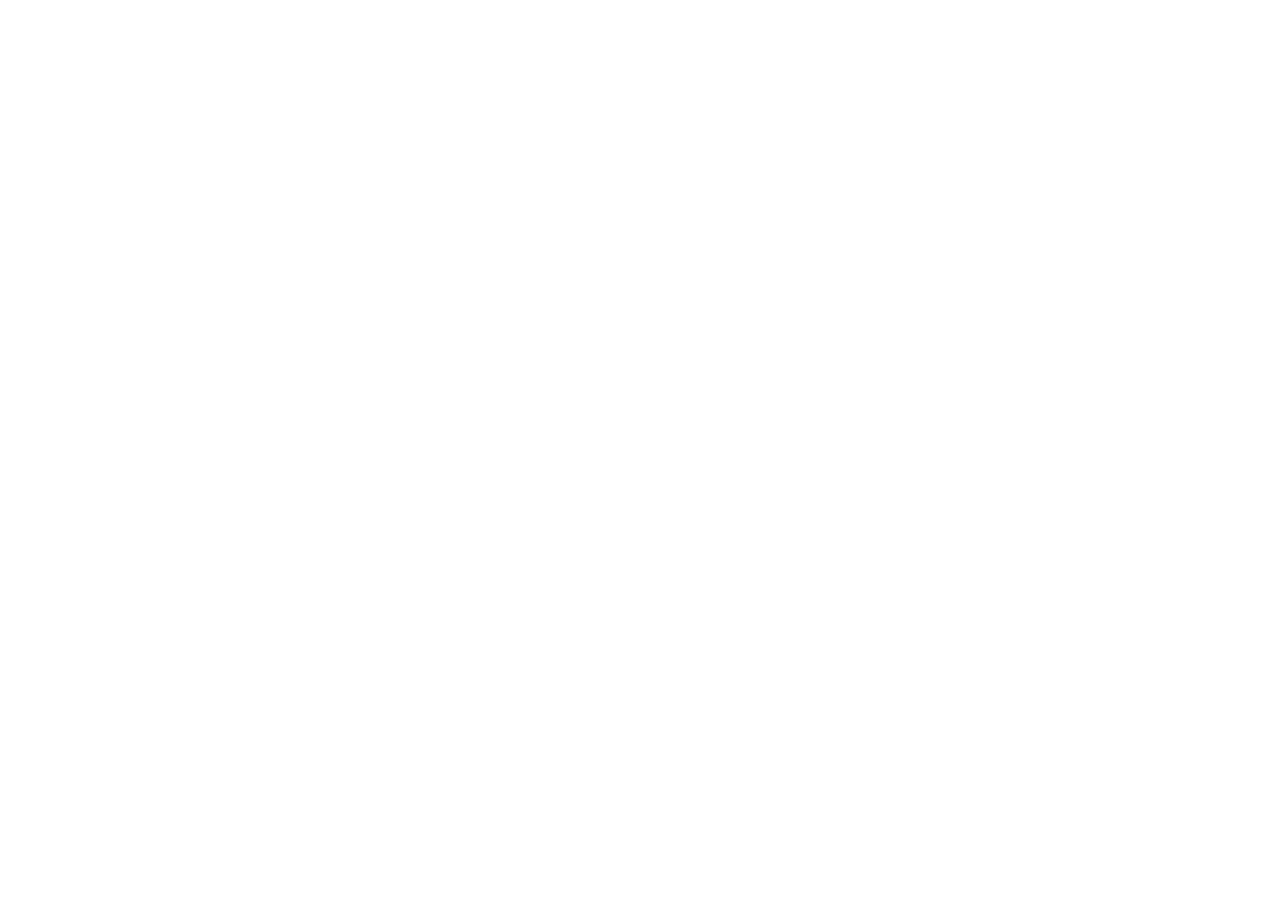
==== portfolio.html @ 7f065d9c "Initial commit" ====
<!DOCTYPE html>
<html lang="en">
<head>
    <meta charset="UTF-8">
    <meta name="viewport" content="width=device-width, initial-scale=1.0">
    <title>Document</title>
</head>
<body>
    
</body>
</html>
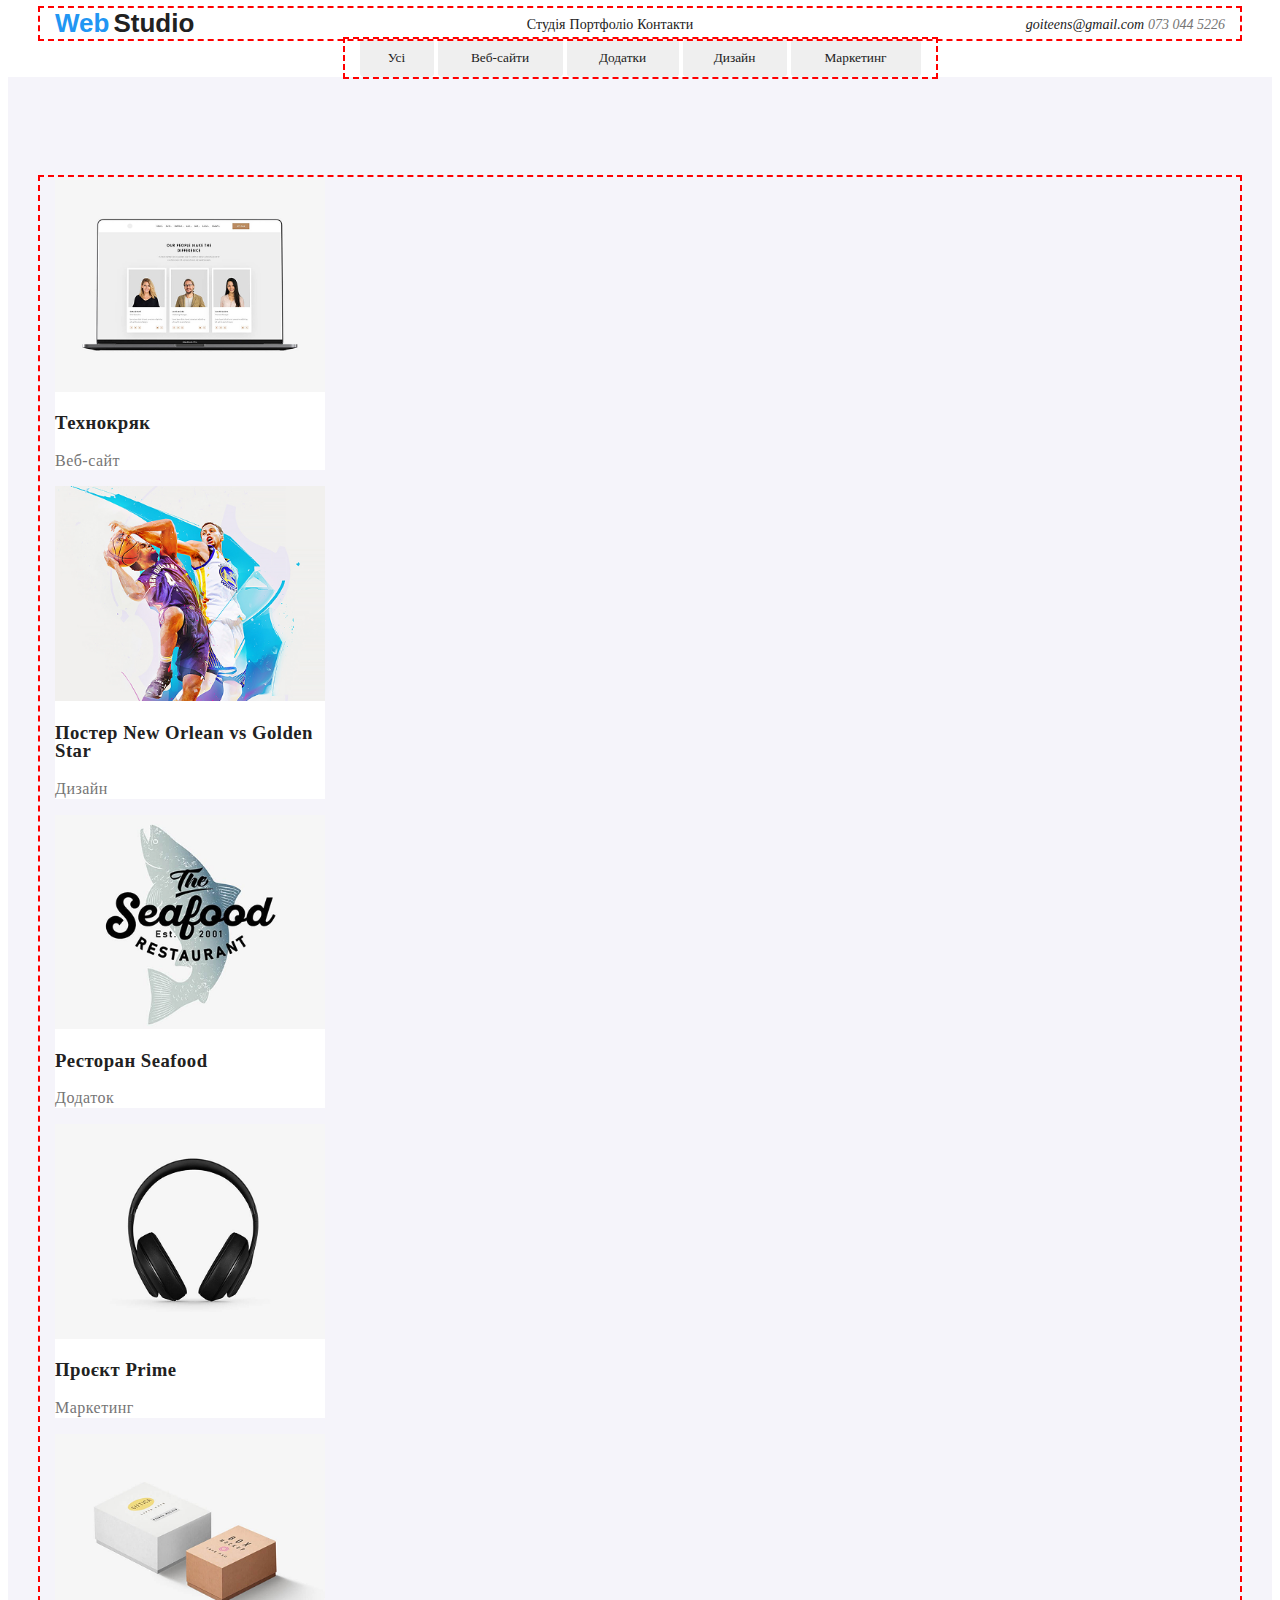
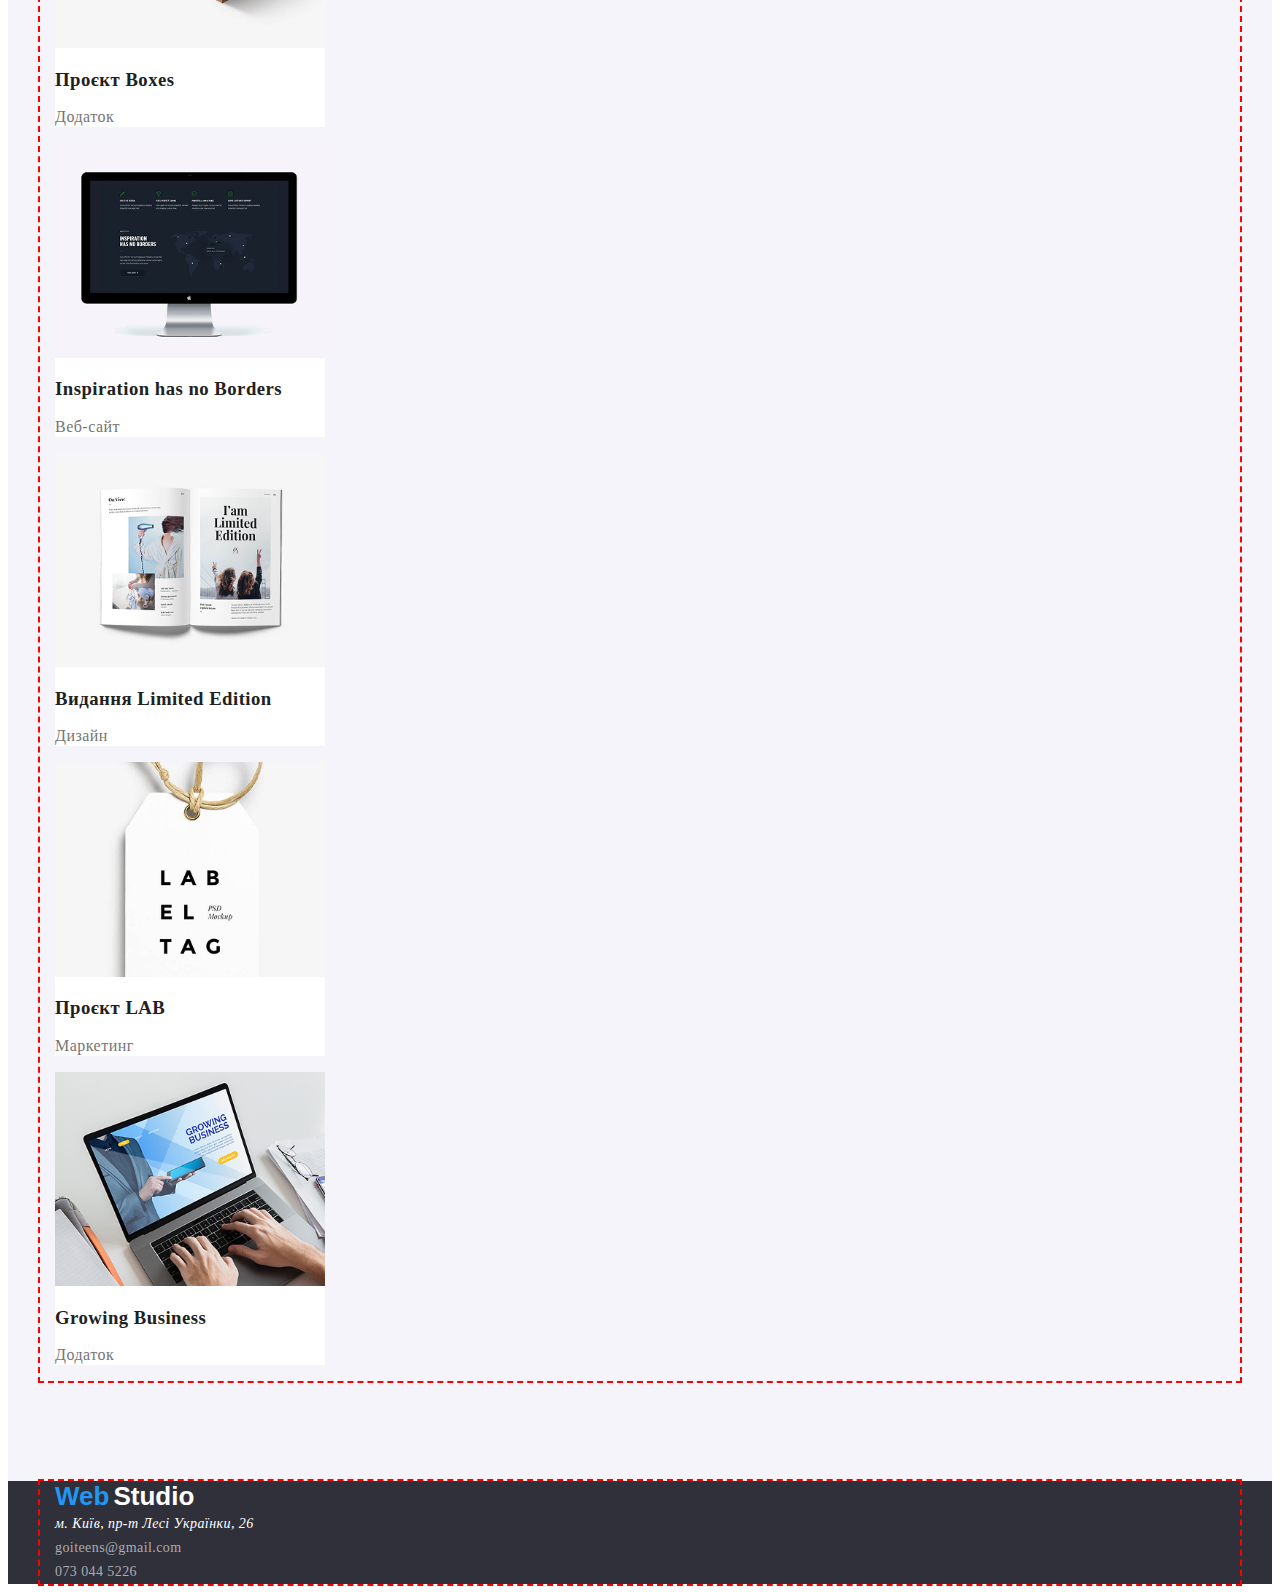
==== commit 83302135: "add flex-box changes+portfolio" ====
--- a/portfolio.html
+++ b/portfolio.html
@@ -3,9 +3,142 @@
 <head>
     <meta charset="UTF-8">
     <meta name="viewport" content="width=device-width, initial-scale=1.0">
+    <link rel="stylesheet" href="https://necolas.github.io/normalize.css/8.0.1/normalize.css">
+    <link rel="stylesheet" href="./portfolio.html">
+    <link rel="stylesheet" href="./css/portfolio.css">
     <title>Document</title>
 </head>
 <body>
-    
+    <header class="nav-post"> 
+        <div class="container header-flex">
+        <div class="logo">
+        <span class="first-part">Web</span>
+        <span class="second-part">Studio</span>
+        </div>
+        <nav class="items">
+            <a class="itemone" href="#">Студія</a>
+            <a class="itemtwo" href="./portfolio.html">Портфоліо</a>
+            <a class="itemthree" href="#">Контакти</a>
+        </nav>
+        <address class="items">
+            <a class="itemfour" href="mailto:goiteens@gmail.com">goiteens@gmail.com</a>
+            <a class="itemfive" href="tel:0730445226">073 044 5226</a>
+        </address>
+    </div>
+    </header>
+
+    <main>
+
+        <section class="filters">
+            <div class="container">
+            <div class="filters-btn">
+                <article class="filters-btn">
+                    <button class="first-btn">Усі</button>
+                    <button class="second-btn">Веб-сайти</button>
+                    <button class="third-btn">Додатки</button>
+                    <button class="fourth-btn">Дизайн</button>
+                    <button class="fifth-btn">Маркетинг</button>
+                </article>
+            </div>
+        </div>
+        </section>
+
+        <section class="post-end">
+            <div class="container">
+                <article class="final">
+                    <div class="flex_content3">
+                        <div>
+                            <figure class="info">
+                                <img class="mani" src="./img/img portfolio/img.png" alt="tech">
+                                <figcaption class="namei">
+                                    <h3>Технокряк</h3>
+                                    <p class="profi">Веб-сайт</p>
+                                </figcaption>
+                            </figure>
+        
+        
+                            <figure class="info">
+                                <img class="woman" src="./img/img portfolio/img (1).png" alt="poster">
+                                <figcaption class="nameo">
+                                    <h3>Постер New Orlean vs Golden Star</h3>
+                                    <p class="prof">Дизайн</p>
+                                </figcaption>
+                            </figure>
+        
+                            <figure class="info">
+                                <img class="manm" src="./img/img portfolio/img (2).png" alt="resto">
+                                <figcaption class="namem">
+                                    <h3>Ресторан Seafood</h3>
+                                    <p class="profm">Додаток</p>
+                                </figcaption>
+                            </figure>
+        
+                            <figure class="info">
+                                <img class="mane" src="./img/img portfolio/img (3).png" alt="prime">
+                                <figcaption class="namee">
+                                    <h3>Проєкт Prime</h3>
+                                    <p class="profe">Маркетинг</p>
+                                </figcaption>
+                            </figure>
+        
+                            <figure class="info">
+                                <img class="mane" src="./img/img portfolio/img (4).png" alt="boxes">
+                                <figcaption class="namee">
+                                    <h3>Проєкт Boxes</h3>
+                                    <p class="profe">Додаток</p>
+                                </figcaption>
+                            </figure>
+        
+                            <figure class="info">
+                                <img class="mane" src="./img/img portfolio/img (5).png" alt="ispo">
+                                <figcaption class="namee">
+                                    <h3>Inspiration has no Borders</h3>
+                                    <p class="profe">Веб-сайт</p>
+                                </figcaption>
+                            </figure>
+        
+                            <figure class="info">
+                                <img class="mane" src="./img/img portfolio/img (6).png" alt="edition">
+                                <figcaption class="namee">
+                                    <h3>Видання Limited Edition</h3>
+                                    <p class="profe">Дизайн</p>
+                                </figcaption>
+                            </figure>
+        
+                            <figure class="info">
+                                <img class="mane" src="./img/img portfolio/img (7).png" alt="lab">
+                                <figcaption class="namee">
+                                    <h3>Проєкт LAB</h3>
+                                    <p class="profe">Маркетинг</p>
+                                </figcaption>
+                            </figure>
+        
+                            <figure class="info">
+                                <img class="mane" src="./img/img portfolio/img (8).png" alt="business">
+                                <figcaption class="namee">
+                                    <h3>Growing Business</h3>
+                                    <p class="profe">Додаток</p>
+                                </figcaption>
+                            </figure>
+                        </div>
+                    </div>
+                </article>
+        </div>
+        </section>
+    </main>
+
+    <footer class="foot">
+        <div class="container">
+        <div class="flex_content4">
+            <div class="logo">
+        <span class="first-part-footer">Web</span>
+        <span class="second-part-footer">Studio</span>
+            </div>
+        <address class="address">м. Київ, пр-т Лесі Українки, 26</address>
+        <a class="email" href="mailto:goiteens@gmail.com">goiteens@gmail.com</a>
+        <a class="tel" href="tel:0730445226">073 044 5226</a>
+    </div>
+    </div>
+    </footer>
 </body>
 </html>--- a/css/portfolio.css
+++ b/css/portfolio.css
@@ -0,0 +1,356 @@
+body {
+    font-family: "Roboto", serif;
+}
+
+.container {
+    max-width: 1170px;
+    margin: 0 auto;
+    padding: 0 15px;
+    outline: 2px dashed red;
+}
+
+.header-flex{
+    display: flex;
+    align-items: center;
+    justify-content: space-between;
+}
+
+.first-part {
+    font-family: "Raleway", sans-serif;
+    font-weight: 700;
+    font-size: 26px;
+    color: #2196F3; 
+}
+
+.second-part {
+    font-family: "Raleway", sans-serif;
+    font-weight: 700;
+    font-size: 26px;
+    color: #212121;
+}
+.post {
+    text-align: center;
+}
+
+.itemone {
+    font-family: "Roboto", serif;
+    color: #212121;
+    text-decoration: none;
+    font-size: 14px;
+}
+
+.itemone:hover{
+    color: #2196F3;
+}
+
+.itemtwo {
+    font-family: "Roboto", serif;
+    color: #212121;
+    text-decoration: none;
+    font-size: 14px;
+}
+
+.itemtwo:hover{
+    color: #2196F3;
+}
+
+.itemthree {
+    font-family: "Roboto", serif;
+    color: #212121;
+    text-decoration: none;
+    font-size: 14px;
+}
+
+.itemthree:hover{
+    color: #2196F3;
+}
+
+.itemfour {
+    font-family: "Roboto", serif;
+    color: #212121;
+    text-decoration: none;
+    font-size: 14px;
+}
+
+.itemfour:hover{
+    color: #2196F3;
+}
+
+.itemfive {
+    font-family: "Roboto", serif;
+    color: #757575;
+    text-decoration: none;
+    font-size: 14px;
+}
+
+.itemfive:hover{
+    color: #2196F3;
+}
+
+
+
+
+
+.filters{
+    display: flex;
+    justify-content: space-between;
+    align-content: center;
+    
+}
+
+.first-btn{
+    font-family: "Roboto", serif;
+    color: #212121;
+    width: 74px;
+    height: 38px;
+    border: none;
+    border-radius: 4px;
+}
+.first-btn:hover{
+    background-color: #2196F3;
+    color: #FFFFFF;
+    border: none;
+    border-radius: 4px;
+}
+
+.second-btn{
+    font-family: "Roboto", serif;
+    color: #212121;
+    width: 125px;
+    height: 38px;
+    border: none;
+    border-radius: 4px;
+}
+.second-btn:hover{
+    background-color: #2196F3;
+    color: #FFFFFF;
+    border: none;
+    border-radius: 4px;
+}
+
+.third-btn{
+    font-family: "Roboto", serif;
+    color: #212121;
+    width: 112px;
+    height: 38px;
+    border: none;
+    border-radius: 4px;
+}
+.third-btn:hover{
+    background-color: #2196F3;
+    color: #FFFFFF;
+    border: none;
+    border-radius: 4px;
+}
+
+.fourth-btn{
+    font-family: "Roboto", serif;
+    color: #212121;
+    width: 104px;
+    height: 38px;
+    border: none;
+    border-radius: 4px;
+}
+.fourth-btn:hover{
+    background-color: #2196F3;
+    color: #FFFFFF;
+    border: none;
+    border-radius: 4px;
+}
+
+.fifth-btn{
+    font-family: "Roboto", serif;
+    color: #212121;
+    width: 130px;
+    height: 38px;
+    border: none;
+    border-radius: 4px;
+}
+.fifth-btn:hover{
+    background-color: #2196F3;
+    color: #FFFFFF;
+    border: none;
+    border-radius: 4px;
+}
+
+
+
+
+
+
+
+
+
+
+.post-end{
+    background-color: #F5F4FA;
+    padding: 100px 0;
+}
+
+.flex_content3 {
+    display: flex;
+    justify-content: space-between;
+}
+
+.info {
+    width: 270px;
+    margin: 0;
+    background-color: white;
+}
+
+.mani {
+    width: 270px;
+}
+
+.namei {
+    font-family: "Roboto";
+font-size: 16px;
+font-weight: 500;
+line-height: 18.75px;
+letter-spacing: 0.03em;
+text-decoration-skip-ink: none;
+color: #212121;
+}
+
+.profi {
+    font-family: "Roboto";
+font-size: 16px;
+font-weight: 400;
+line-height: 18.75px;
+letter-spacing: 0.03em;
+text-decoration-skip-ink: none;
+color: #757575;
+}
+
+.woman {
+    width: 270px;
+}
+
+.nameo {
+    font-family: "Roboto";
+font-size: 16px;
+font-weight: 500;
+line-height: 18.75px;
+letter-spacing: 0.03em;
+text-decoration-skip-ink: none;
+color: #212121;
+}
+
+.prof {
+    font-family: "Roboto";
+font-size: 16px;
+font-weight: 400;
+line-height: 18.75px;
+letter-spacing: 0.03em;
+text-decoration-skip-ink: none;
+color: #757575;
+}
+
+.manm {
+    width: 270px;
+}
+
+.namem {
+    font-family: "Roboto";
+font-size: 16px;
+font-weight: 500;
+line-height: 18.75px;
+letter-spacing: 0.03em;
+text-decoration-skip-ink: none;
+color: #212121;
+}
+
+.profm {
+    font-family: "Roboto";
+font-size: 16px;
+font-weight: 400;
+line-height: 18.75px;
+letter-spacing: 0.03em;
+text-decoration-skip-ink: none;
+color: #757575;
+}
+
+.mane {
+    width: 270px;
+}
+
+.namee {
+    font-family: "Roboto";
+font-size: 16px;
+font-weight: 500;
+line-height: 18.75px;
+letter-spacing: 0.03em;
+text-decoration-skip-ink: none;
+color: #212121;
+}
+
+.profe {
+    color: #757575;
+font-size: 16px;
+font-weight: 400;
+line-height: 18.75px;
+letter-spacing: 0.03em;
+text-decoration-skip-ink: none;
+}
+
+
+
+
+
+.foot {
+    background-color: #2F303A;
+    }
+    
+    .flex_content4{
+        display: flex;
+        flex-direction: column;
+    }
+    
+    .first-part-footer {
+        font-family: "Raleway", sans-serif;
+        font-weight: 700;
+        font-size: 26px;
+        color: #2196F3;
+    }
+    
+    .second-part-footer {
+        font-family: "Raleway", sans-serif;
+        font-weight: 700;
+        font-size: 26px;
+        color: white;
+    }
+    
+    .address {
+        font-family: "Roboto";
+    font-size: 14px;
+    font-weight: 400;
+    line-height: 24px;
+    letter-spacing: 0.03em;
+    text-align: left;
+    text-decoration-skip-ink: none;
+    color: #FFFFFF;
+    }
+    
+    .email {
+        font-family: "Roboto";
+    font-size: 14px;
+    font-weight: 400;
+    line-height: 24px;
+    letter-spacing: 0.03em;
+    text-align: left;
+    text-decoration-skip-ink: none;
+    text-decoration: none;
+    color: #FFFFFF99;
+    }
+    
+    .tel {
+        font-family: "Roboto";
+    font-size: 14px;
+    font-weight: 400;
+    line-height: 24px;
+    letter-spacing: 0.03em;
+    text-align: left;
+    text-decoration: none;
+    text-decoration-skip-ink: none;
+    color: #FFFFFF99;
+    }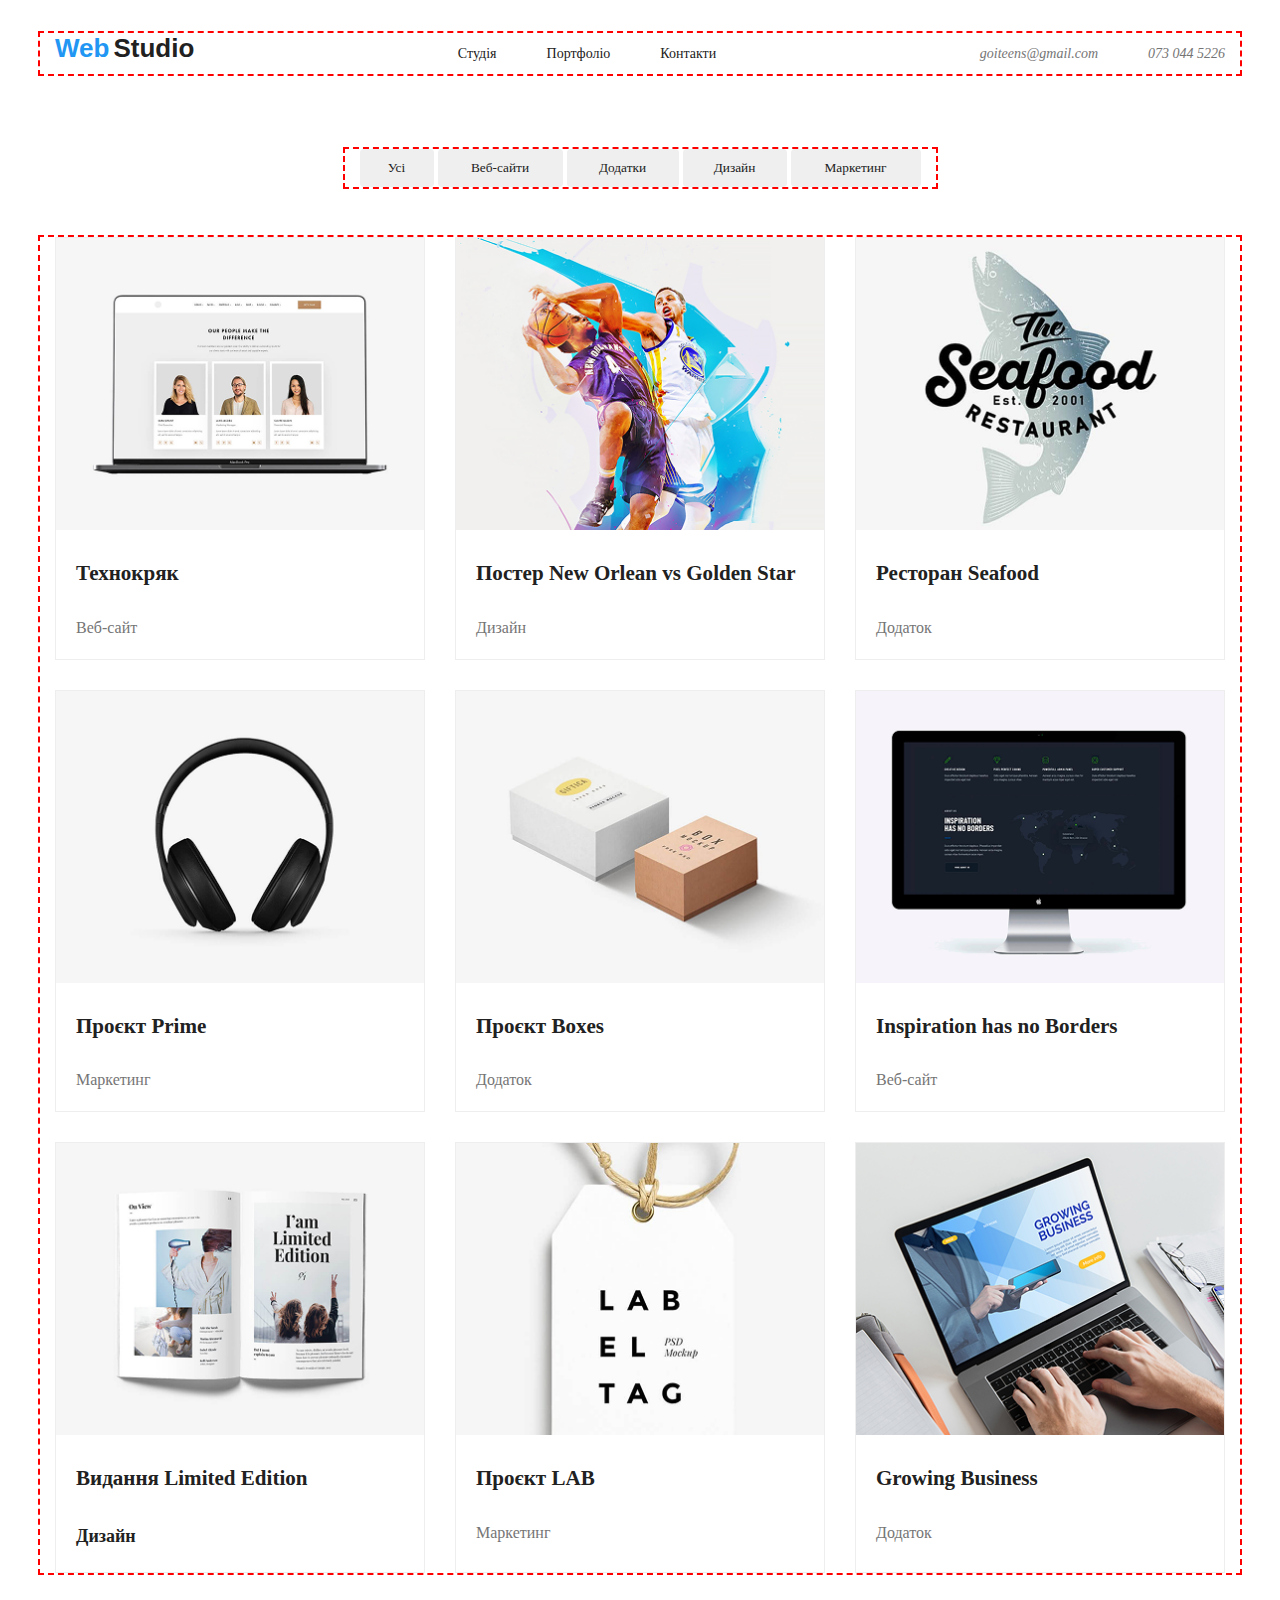
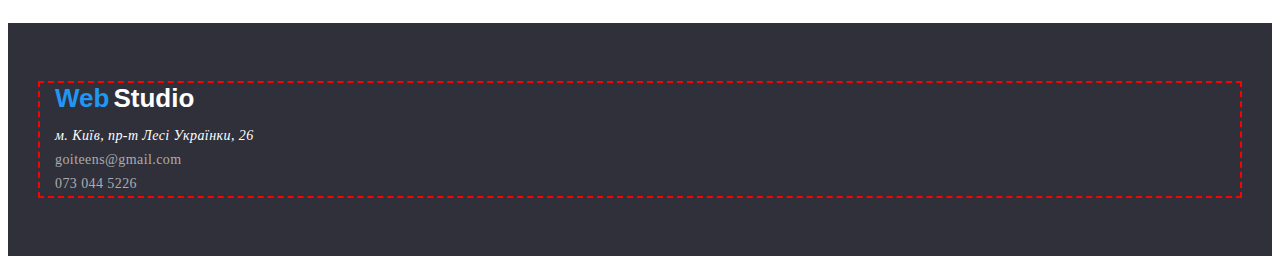
==== commit bb47a4bf: "flex-box changes" ====
--- a/portfolio.html
+++ b/portfolio.html
@@ -16,7 +16,7 @@
         <span class="second-part">Studio</span>
         </div>
         <nav class="items">
-            <a class="itemone" href="#">Студія</a>
+            <a class="itemone" href="./index.html">Студія</a>
             <a class="itemtwo" href="./portfolio.html">Портфоліо</a>
             <a class="itemthree" href="#">Контакти</a>
         </nav>
@@ -47,80 +47,78 @@
             <div class="container">
                 <article class="final">
                     <div class="flex_content3">
-                        <div>
                             <figure class="info">
-                                <img class="mani" src="./img/img portfolio/img.png" alt="tech">
-                                <figcaption class="namei">
+                                <img class="projects" src="./img/img portfolio/img.png" alt="tech">
+                                <figcaption class="details">
                                     <h3>Технокряк</h3>
-                                    <p class="profi">Веб-сайт</p>
+                                    <p class="prof">Веб-сайт</p>
                                 </figcaption>
                             </figure>
         
         
                             <figure class="info">
-                                <img class="woman" src="./img/img portfolio/img (1).png" alt="poster">
-                                <figcaption class="nameo">
+                                <img class="projects" src="./img/img portfolio/img (1).png" alt="poster">
+                                <figcaption class="details">
                                     <h3>Постер New Orlean vs Golden Star</h3>
                                     <p class="prof">Дизайн</p>
                                 </figcaption>
                             </figure>
         
                             <figure class="info">
-                                <img class="manm" src="./img/img portfolio/img (2).png" alt="resto">
-                                <figcaption class="namem">
+                                <img class="projects" src="./img/img portfolio/img (2).png" alt="resto">
+                                <figcaption class="details">
                                     <h3>Ресторан Seafood</h3>
-                                    <p class="profm">Додаток</p>
+                                    <p class="prof">Додаток</p>
                                 </figcaption>
                             </figure>
         
                             <figure class="info">
-                                <img class="mane" src="./img/img portfolio/img (3).png" alt="prime">
-                                <figcaption class="namee">
+                                <img class="projects" src="./img/img portfolio/img (3).png" alt="prime">
+                                <figcaption class="details">
                                     <h3>Проєкт Prime</h3>
-                                    <p class="profe">Маркетинг</p>
+                                    <p class="prof">Маркетинг</p>
                                 </figcaption>
                             </figure>
         
                             <figure class="info">
-                                <img class="mane" src="./img/img portfolio/img (4).png" alt="boxes">
-                                <figcaption class="namee">
+                                <img class="projects" src="./img/img portfolio/img (4).png" alt="boxes">
+                                <figcaption class="details">
                                     <h3>Проєкт Boxes</h3>
-                                    <p class="profe">Додаток</p>
+                                    <p class="prof">Додаток</p>
                                 </figcaption>
                             </figure>
         
                             <figure class="info">
-                                <img class="mane" src="./img/img portfolio/img (5).png" alt="ispo">
-                                <figcaption class="namee">
+                                <img class="projects" src="./img/img portfolio/img (5).png" alt="ispo">
+                                <figcaption class="details">
                                     <h3>Inspiration has no Borders</h3>
-                                    <p class="profe">Веб-сайт</p>
+                                    <p class="prof">Веб-сайт</p>
                                 </figcaption>
                             </figure>
         
                             <figure class="info">
-                                <img class="mane" src="./img/img portfolio/img (6).png" alt="edition">
-                                <figcaption class="namee">
+                                <img class="projects" src="./img/img portfolio/img (6).png" alt="edition">
+                                <figcaption class="details">
                                     <h3>Видання Limited Edition</h3>
                                     <p class="profe">Дизайн</p>
                                 </figcaption>
                             </figure>
         
                             <figure class="info">
-                                <img class="mane" src="./img/img portfolio/img (7).png" alt="lab">
-                                <figcaption class="namee">
+                                <img class="projects" src="./img/img portfolio/img (7).png" alt="lab">
+                                <figcaption class="details">
                                     <h3>Проєкт LAB</h3>
-                                    <p class="profe">Маркетинг</p>
+                                    <p class="prof">Маркетинг</p>
                                 </figcaption>
                             </figure>
         
                             <figure class="info">
-                                <img class="mane" src="./img/img portfolio/img (8).png" alt="business">
-                                <figcaption class="namee">
+                                <img class="projects" src="./img/img portfolio/img (8).png" alt="business">
+                                <figcaption class="details">
                                     <h3>Growing Business</h3>
-                                    <p class="profe">Додаток</p>
+                                    <p class="prof">Додаток</p>
                                 </figcaption>
                             </figure>
-                        </div>
                     </div>
                 </article>
         </div>
--- a/css/portfolio.css
+++ b/css/portfolio.css
@@ -15,6 +15,20 @@
     justify-content: space-between;
 }
 
+header.nav-post{
+    padding: 25px 0;
+}
+
+nav.items{
+    gap: 50px;
+    display: flex;
+}
+
+address.items{
+    gap: 50px;
+    display: flex;
+}
+
 .first-part {
     font-family: "Raleway", sans-serif;
     font-weight: 700;
@@ -37,6 +51,10 @@
     color: #212121;
     text-decoration: none;
     font-size: 14px;
+    font-weight: 500;
+    line-height: 100%;
+    letter-spacing: 2%;
+
 }
 
 .itemone:hover{
@@ -48,6 +66,9 @@
     color: #212121;
     text-decoration: none;
     font-size: 14px;
+    font-weight: 500;
+    line-height: 100%;
+    letter-spacing: 2%;
 }
 
 .itemtwo:hover{
@@ -58,7 +79,11 @@
     font-family: "Roboto", serif;
     color: #212121;
     text-decoration: none;
-    font-size: 14px;
+font-weight: 500;
+font-size: 14px;
+line-height: 100%;
+letter-spacing: 2%;
+
 }
 
 .itemthree:hover{
@@ -67,9 +92,12 @@
 
 .itemfour {
     font-family: "Roboto", serif;
-    color: #212121;
-    text-decoration: none;
-    font-size: 14px;
+    color: #757575;
+    text-decoration: none;
+    font-size: 14px;
+    font-weight: 500;
+    line-height: 100%;
+    letter-spacing: 2%;
 }
 
 .itemfour:hover{
@@ -81,6 +109,9 @@
     color: #757575;
     text-decoration: none;
     font-size: 14px;
+    font-weight: 500;
+    line-height: 100%;
+    letter-spacing: 2%;
 }
 
 .itemfive:hover{
@@ -95,7 +126,7 @@
     display: flex;
     justify-content: space-between;
     align-content: center;
-    
+    margin: 50px 0;
 }
 
 .first-btn{
@@ -183,115 +214,50 @@
 
 
 .post-end{
-    background-color: #F5F4FA;
-    padding: 100px 0;
+    margin: 50px 0;
 }
 
 .flex_content3 {
     display: flex;
     justify-content: space-between;
+    flex-wrap: wrap;
+    gap: 30px;
 }
 
 .info {
-    width: 270px;
+    width: 370px;
     margin: 0;
-    background-color: white;
-}
-
-.mani {
-    width: 270px;
-}
-
-.namei {
-    font-family: "Roboto";
-font-size: 16px;
-font-weight: 500;
-line-height: 18.75px;
-letter-spacing: 0.03em;
-text-decoration-skip-ink: none;
-color: #212121;
-}
-
-.profi {
-    font-family: "Roboto";
-font-size: 16px;
-font-weight: 400;
-line-height: 18.75px;
-letter-spacing: 0.03em;
-text-decoration-skip-ink: none;
-color: #757575;
-}
-
-.woman {
-    width: 270px;
-}
-
-.nameo {
-    font-family: "Roboto";
-font-size: 16px;
-font-weight: 500;
-line-height: 18.75px;
-letter-spacing: 0.03em;
-text-decoration-skip-ink: none;
-color: #212121;
+    border: 1px solid #EEEEEE;
+    box-sizing: border-box;
+}
+
+.projects {
+    width: 100%;
+}
+
+.details {
+    font-family: "Roboto", serif;
+    font-weight: 700;
+    font-size: 18px;
+    line-height: 36px;
+    letter-spacing: 6%;
+    color: #212121;
+    padding-left: 20px;
 }
 
 .prof {
-    font-family: "Roboto";
-font-size: 16px;
-font-weight: 400;
-line-height: 18.75px;
-letter-spacing: 0.03em;
-text-decoration-skip-ink: none;
-color: #757575;
-}
-
-.manm {
-    width: 270px;
-}
-
-.namem {
-    font-family: "Roboto";
-font-size: 16px;
-font-weight: 500;
-line-height: 18.75px;
-letter-spacing: 0.03em;
-text-decoration-skip-ink: none;
-color: #212121;
-}
-
-.profm {
-    font-family: "Roboto";
-font-size: 16px;
-font-weight: 400;
-line-height: 18.75px;
-letter-spacing: 0.03em;
-text-decoration-skip-ink: none;
-color: #757575;
-}
-
-.mane {
-    width: 270px;
-}
-
-.namee {
-    font-family: "Roboto";
-font-size: 16px;
-font-weight: 500;
-line-height: 18.75px;
-letter-spacing: 0.03em;
-text-decoration-skip-ink: none;
-color: #212121;
-}
-
-.profe {
+    font-family: "Roboto", serif;
+    font-weight: 400;
+    font-size: 16px;
+    line-height: 30px;
+    letter-spacing: 3%;
+    text-decoration-skip-ink: none;
     color: #757575;
-font-size: 16px;
-font-weight: 400;
-line-height: 18.75px;
-letter-spacing: 0.03em;
-text-decoration-skip-ink: none;
-}
+}
+
+
+
+
 
 
 
@@ -299,11 +265,15 @@
 
 .foot {
     background-color: #2F303A;
+    padding: 60px 0;
     }
     
     .flex_content4{
         display: flex;
         flex-direction: column;
+    }
+    .logo{
+        margin-bottom: 10px;
     }
     
     .first-part-footer {
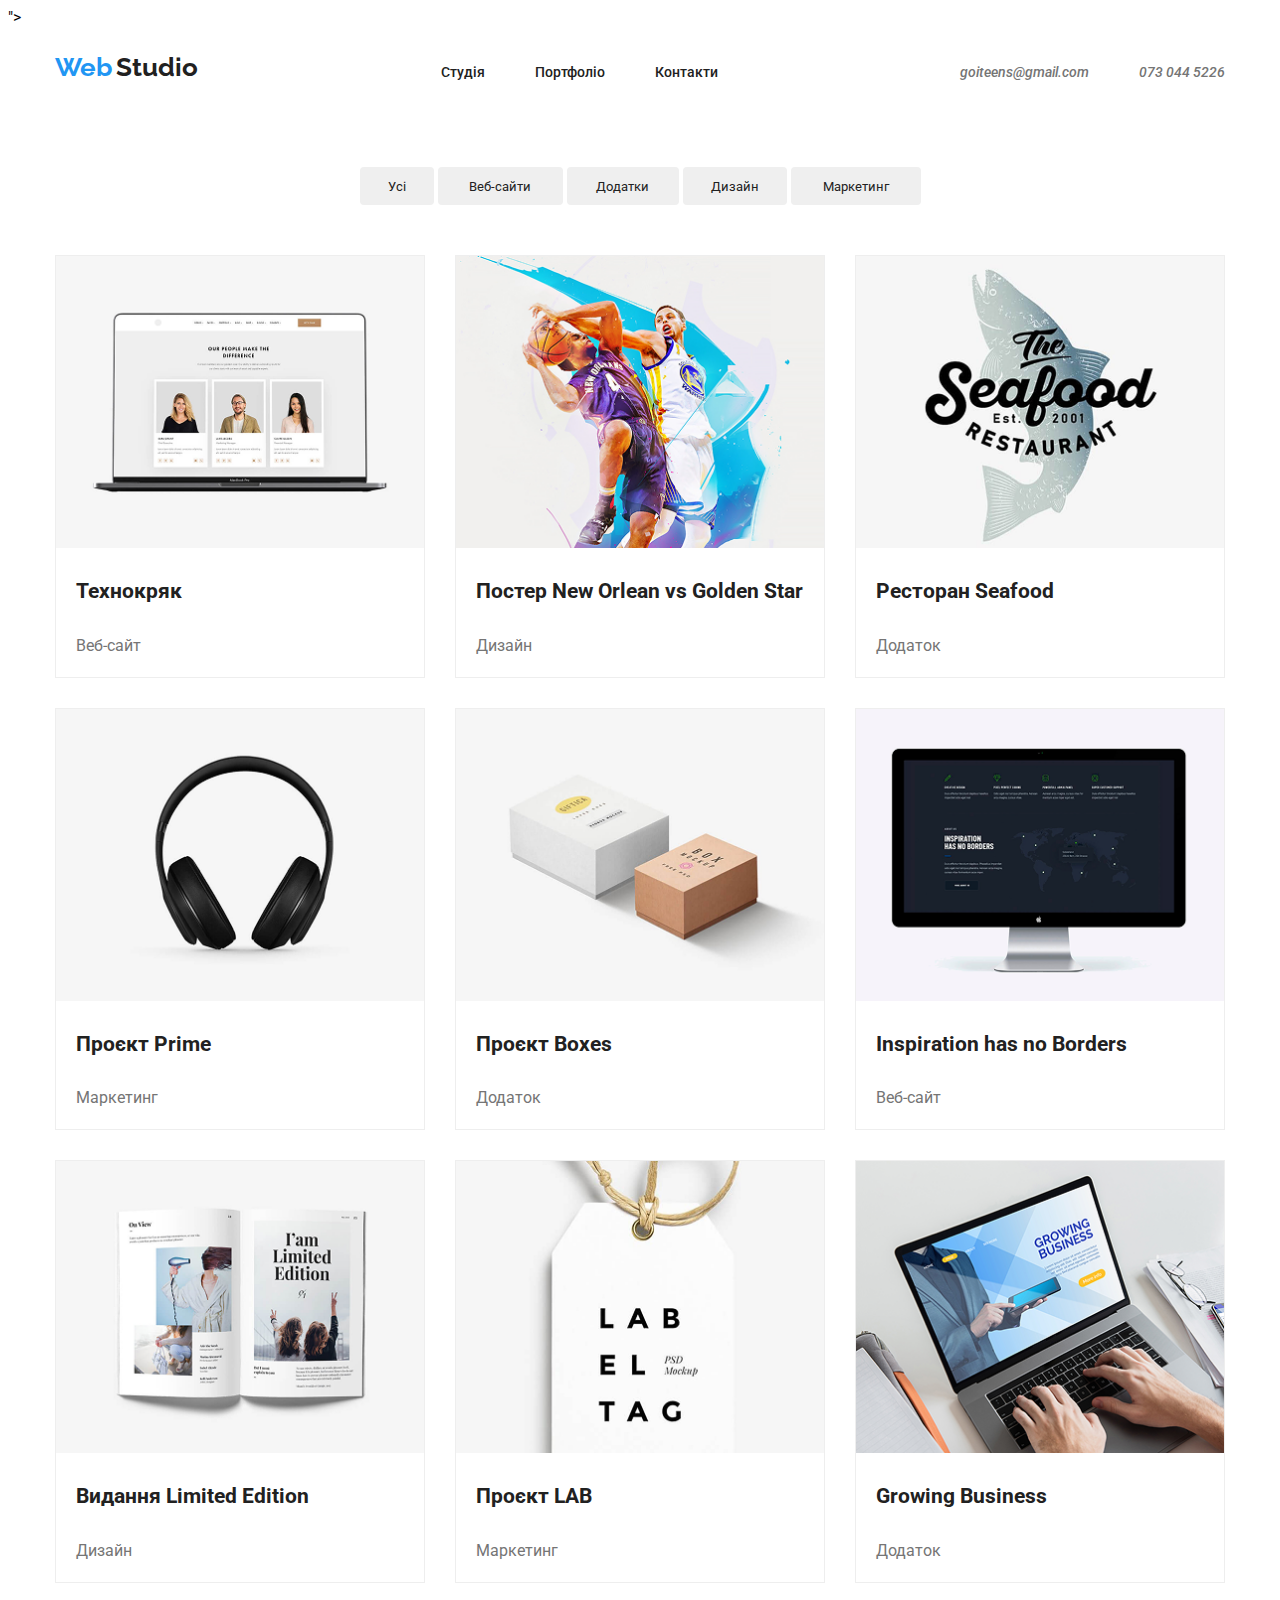
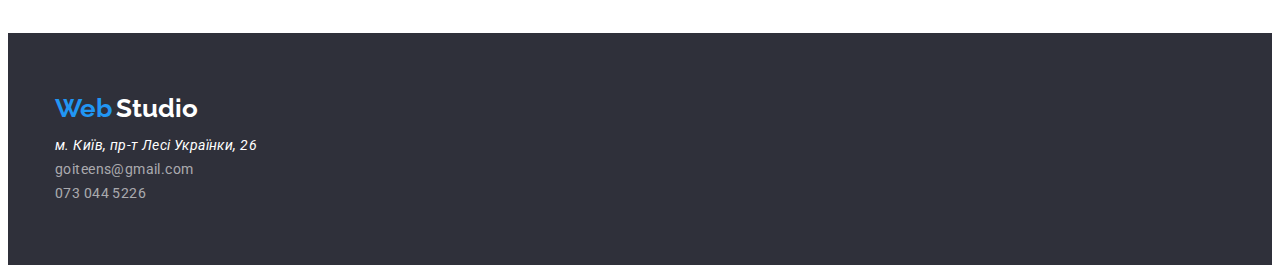
==== commit cb44cd81: "new changes" ====
--- a/portfolio.html
+++ b/portfolio.html
@@ -3,8 +3,12 @@
 <head>
     <meta charset="UTF-8">
     <meta name="viewport" content="width=device-width, initial-scale=1.0">
+    <link
+        href="https://fonts.googleapis.com/css2?family=Raleway:ital,wght@0,100..900;1,100..900&family=Roboto:ital,wght@0,100..900;1,100..900&display=swap"
+        rel="stylesheet">
+<link rel="stylesheet" href="https://necolas.github.io/normalize.css/8.0.1/normalize.css">">
     <link rel="stylesheet" href="https://necolas.github.io/normalize.css/8.0.1/normalize.css">
-    <link rel="stylesheet" href="./portfolio.html">
+    <link rel="stylesheet" href="https://necolas.github.io/normalize.css/8.0.1/normalize.css">
     <link rel="stylesheet" href="./css/portfolio.css">
     <title>Document</title>
 </head>
@@ -100,7 +104,7 @@
                                 <img class="projects" src="./img/img portfolio/img (6).png" alt="edition">
                                 <figcaption class="details">
                                     <h3>Видання Limited Edition</h3>
-                                    <p class="profe">Дизайн</p>
+                                    <p class="prof">Дизайн</p>
                                 </figcaption>
                             </figure>
         
--- a/css/portfolio.css
+++ b/css/portfolio.css
@@ -6,7 +6,6 @@
     max-width: 1170px;
     margin: 0 auto;
     padding: 0 15px;
-    outline: 2px dashed red;
 }
 
 .header-flex{
